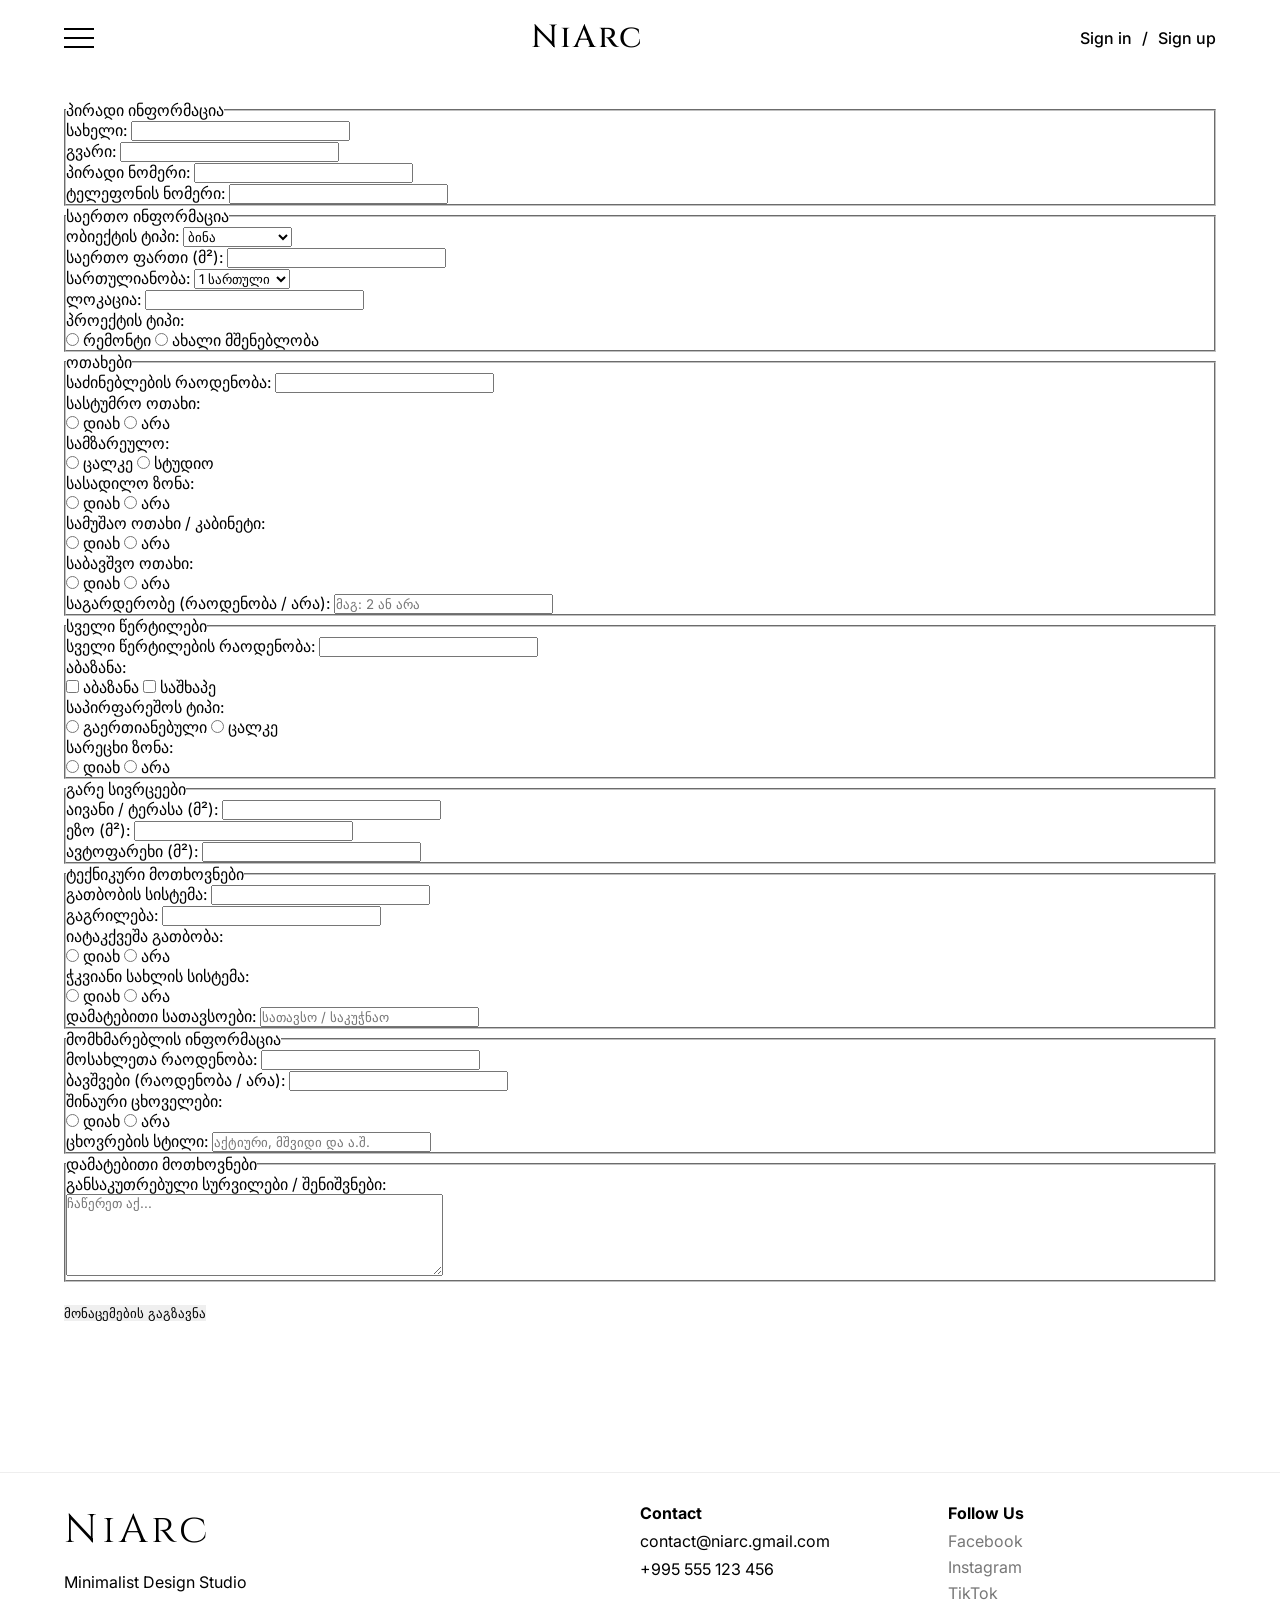
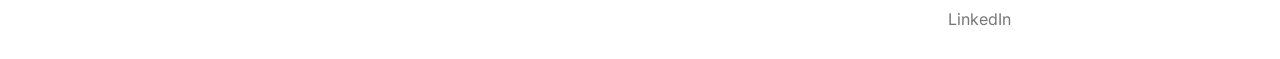
==== form.html @ ee9140da "upload" ====
<!DOCTYPE html>
<html lang="en">

<head>
    <meta charset="UTF-8">
    <meta name="viewport" content="width=device-width, initial-scale=1.0">
    <link rel="stylesheet" href="reset.css">
    <link rel="stylesheet" href="layout.css">
    <link rel="stylesheet" href="form.css">
    <title>NiArc</title>
</head>

<body>


    <aside class="side-menu" id="sideMenu">
        <ul class="menu-links">

            <nav>
                <li><a href="#">Support</a></li>
                <li><a href="#contact">Contact</a></li>
                <li><a href="#about-us">About Us</a></li>
                <li><a href="#" class="logout-text">Log out</a></li>
            </nav>


            <li class="menu-theme-toggle">
                <span>Dark Theme</span>
                <label class="theme-switch" for="checkbox">
                    <input type="checkbox" id="checkbox" />
                    <div class="slider round"></div>
                </label>
            </li>

        </ul>
    </aside>

    <header>

        <div id="burgerMenu" class="burger-menu">
            <span></span>
            <span></span>
            <span></span>
        </div>

        <a href="./home.html" class="logo">NiArc</a>

        <nav class="sign">
            <a href="#">Sign in</a>
            <span>/</span>
            <a href="#">Sign up</a>
        </nav>

    </header>

    <main>

        <section class="choose section">
            <div class="form-design container">

                <form action="/submit-form" method="POST">

                    <fieldset>
                        <legend>პირადი ინფორმაცია</legend>
                        <div>
                            <label for="first_name">სახელი:</label>
                            <input type="text" id="first_name" name="first_name" required>
                        </div>
                        <div>
                            <label for="last_name">გვარი:</label>
                            <input type="text" id="last_name" name="last_name" required>
                        </div>
                        <div>
                            <label for="id_number">პირადი ნომერი:</label>
                            <input type="text" id="id_number" name="id_number">
                        </div>
                        <div>
                            <label for="phone">ტელეფონის ნომერი:</label>
                            <input type="tel" id="phone" name="phone">
                        </div>
                    </fieldset>

                    <fieldset>
                        <legend> საერთო ინფორმაცია</legend>
                        <div>
                            <label for="prop_type">ობიექტის ტიპი:</label>
                            <select id="prop_type" name="property_type">
                                <option value="apartment">ბინა</option>
                                <option value="house">კერძო სახლი</option>
                                <option value="duplex">დუპლექსი</option>
                                <option value="other">სხვა</option>
                            </select>
                        </div>
                        <div>
                            <label for="area">საერთო ფართი (მ²):</label>
                            <input type="number" id="area" name="total_area">
                        </div>
                        <div>
                            <label for="floors">სართულიანობა:</label>
                            <select id="floors" name="floors">
                                <option value="1">1 სართული</option>
                                <option value="2">2 სართული</option>
                                <option value="3">3 სართული</option>
                                <option value="more">მეტი</option>
                            </select>
                        </div>
                        <div>
                            <label for="location">ლოკაცია:</label>
                            <input type="text" id="location" name="location">
                        </div>
                        <div>
                            <p>პროექტის ტიპი:</p>
                            <input type="radio" id="renovation" name="project_type" value="renovation">
                            <label for="renovation">რემონტი</label>
                            <input type="radio" id="new_build" name="project_type" value="new_build">
                            <label for="new_build">ახალი მშენებლობა</label>
                        </div>
                    </fieldset>

                    <fieldset>
                        <legend>ოთახები</legend>
                        <div>
                            <label for="bedrooms">საძინებლების რაოდენობა:</label>
                            <input type="number" id="bedrooms" name="bedrooms_count">
                        </div>
                        <div>
                            <p>სასტუმრო ოთახი:</p>
                            <input type="radio" id="living_yes" name="living_room" value="yes"> <label
                                for="living_yes">დიახ</label>
                            <input type="radio" id="living_no" name="living_room" value="no"> <label
                                for="living_no">არა</label>
                        </div>
                        <div>
                            <p>სამზარეულო:</p>
                            <input type="radio" id="kitchen_sep" name="kitchen_type" value="separate"> <label
                                for="kitchen_sep">ცალკე</label>
                            <input type="radio" id="kitchen_studio" name="kitchen_type" value="studio"> <label
                                for="kitchen_studio">სტუდიო</label>
                        </div>
                        <div>
                            <p>სასადილო ზონა:</p>
                            <input type="radio" id="dining_yes" name="dining_zone" value="yes"> <label
                                for="dining_yes">დიახ</label>
                            <input type="radio" id="dining_no" name="dining_zone" value="no"> <label
                                for="dining_no">არა</label>
                        </div>
                        <div>
                            <p>სამუშაო ოთახი / კაბინეტი:</p>
                            <input type="radio" id="office_yes" name="office" value="yes"> <label
                                for="office_yes">დიახ</label>
                            <input type="radio" id="office_no" name="office" value="no"> <label
                                for="office_no">არა</label>
                        </div>
                        <div>
                            <p>საბავშვო ოთახი:</p>
                            <input type="radio" id="kids_yes" name="kids_room" value="yes"> <label
                                for="kids_yes">დიახ</label>
                            <input type="radio" id="kids_no" name="kids_room" value="no"> <label
                                for="kids_no">არა</label>
                        </div>
                        <div>
                            <label for="wardrobe">საგარდერობე (რაოდენობა / არა):</label>
                            <input type="text" id="wardrobe" name="wardrobe" placeholder="მაგ: 2 ან არა">
                        </div>
                    </fieldset>

                    <fieldset>
                        <legend>სველი წერტილები</legend>
                        <div>
                            <label for="bathrooms_count">სველი წერტილების რაოდენობა:</label>
                            <input type="number" id="bathrooms_count" name="bathrooms_count">
                        </div>
                        <div>
                            <p>აბაზანა:</p>
                            <input type="checkbox" id="bath" name="bath_type" value="bath"> <label
                                for="bath">აბაზანა</label>
                            <input type="checkbox" id="shower" name="bath_type" value="shower"> <label
                                for="shower">საშხაპე</label>
                        </div>
                        <div>
                            <p>საპირფარეშოს ტიპი:</p>
                            <input type="radio" id="wc_combined" name="wc_type" value="combined"> <label
                                for="wc_combined">გაერთიანებული</label>
                            <input type="radio" id="wc_sep" name="wc_type" value="separate"> <label
                                for="wc_sep">ცალკე</label>
                        </div>
                        <div>
                            <p>სარეცხი ზონა:</p>
                            <input type="radio" id="laundry_yes" name="laundry" value="yes"> <label
                                for="laundry_yes">დიახ</label>
                            <input type="radio" id="laundry_no" name="laundry" value="no"> <label
                                for="laundry_no">არა</label>
                        </div>
                    </fieldset>

                    <fieldset>
                        <legend>გარე სივრცეები</legend>
                        <div>
                            <label for="balcony">აივანი / ტერასა (მ²):</label>
                            <input type="text" id="balcony" name="balcony_area">
                        </div>
                        <div>
                            <label for="yard">ეზო (მ²):</label>
                            <input type="text" id="yard" name="yard_area">
                        </div>
                        <div>
                            <label for="garage">ავტოფარეხი (მ²):</label>
                            <input type="text" id="garage" name="garage_area">
                        </div>
                    </fieldset>

                    <fieldset>
                        <legend>ტექნიკური მოთხოვნები</legend>
                        <div>
                            <label for="heating">გათბობის სისტემა:</label>
                            <input type="text" id="heating" name="heating">
                        </div>
                        <div>
                            <label for="cooling">გაგრილება:</label>
                            <input type="text" id="cooling" name="cooling">
                        </div>
                        <div>
                            <p>იატაკქვეშა გათბობა:</p>
                            <input type="radio" id="floor_heat_yes" name="floor_heating" value="yes"> <label
                                for="floor_heat_yes">დიახ</label>
                            <input type="radio" id="floor_heat_no" name="floor_heating" value="no"> <label
                                for="floor_heat_no">არა</label>
                        </div>
                        <div>
                            <p>ჭკვიანი სახლის სისტემა:</p>
                            <input type="radio" id="smart_yes" name="smart_home" value="yes"> <label
                                for="smart_yes">დიახ</label>
                            <input type="radio" id="smart_no" name="smart_home" value="no"> <label
                                for="smart_no">არა</label>
                        </div>
                        <div>
                            <label for="storage">დამატებითი სათავსოები:</label>
                            <input type="text" id="storage" name="storage" placeholder="სათავსო / საკუჭნაო">
                        </div>
                    </fieldset>

                    <fieldset>
                        <legend>მომხმარებლის ინფორმაცია</legend>
                        <div>
                            <label for="residents">მოსახლეთა რაოდენობა:</label>
                            <input type="number" id="residents" name="residents_count">
                        </div>
                        <div>
                            <label for="children">ბავშვები (რაოდენობა / არა):</label>
                            <input type="text" id="children" name="children">
                        </div>
                        <div>
                            <p>შინაური ცხოველები:</p>
                            <input type="radio" id="pets_yes" name="pets" value="yes"> <label
                                for="pets_yes">დიახ</label>
                            <input type="radio" id="pets_no" name="pets" value="no"> <label for="pets_no">არა</label>
                        </div>
                        <div>
                            <label for="lifestyle">ცხოვრების სტილი:</label>
                            <input type="text" id="lifestyle" name="lifestyle" placeholder="აქტიური, მშვიდი და ა.შ.">
                        </div>
                    </fieldset>

                    <fieldset>
                        <legend>დამატებითი მოთხოვნები</legend>
                        <label for="notes">განსაკუთრებული სურვილები / შენიშვნები:</label><br>
                        <textarea id="notes" name="notes" rows="5" cols="40" placeholder="ჩაწერეთ აქ..."></textarea>
                    </fieldset>

                    <br>
                    <button type="submit">მონაცემების გაგზავნა</button>

                </form>

            </div>
        </section>

    </main>

    <footer class="footer">
        <div class="container footer-grid">
            <div class="footer-col">
                <div class="footer-logo">NiArc</div>
                <p>Minimalist Design Studio</p>
            </div>
            <div class="footer-col" id="contact">
                <h4>Contact</h4>
                <p>contact@niarc.gmail.com</p>
                <p>+995 555 123 456</p>
            </div>
            <div class="footer-col">
                <h4>Follow Us</h4>
                <ul class="social-list">
                    <li><a href="#" class="fb-hover">Facebook</a></li>
                    <li><a href="#" class="insta-hover">Instagram</a></li>
                    <li><a href="#" class="tt-hover">TikTok</a></li>
                    <li><a href="#" class="li-hover">LinkedIn</a></li>
                </ul>
            </div>
        </div>
    </footer>

    <script src="layout.js"></script>

</body>

</html>
---- layout.css ----
:root {
    --max-w: 1440px;
    --light-grey: #eeeeee;
    --Inter: "Inter", sans-serif;
    --Playfair: "Playfair Display", serif;
    --cinzel: "Cinzel", serif;
    --black-bg: #000000;

    /* Theme Variables */
    --bg-main: #ffffff;
    --text-main: #000000;
    --border-color: #eeeeee;
    --hero-bg: #eeeeee;
    --card-bg: #ffffff;
}

/* DARK MODE OVERRIDES */

body.dark-mode {
    --bg-main: #121212;
    --text-main: #ffffff;
    --border-color: #333333;
    --hero-bg: #1a1a1a;
    --light-grey: #222222;
    --black-bg: #ffffff;
    --card-bg: #1e1e1e;
}

body {
    position: relative;
    background-color: var(--bg-main);
    color: var(--text-main);
    transition: background-color 0.3s, color 0.3s;
    max-width: 100vw;
    min-height: 100vh;
}

/* burger menu click */

.burger-menu {
    cursor: pointer;
    width: 30px;
    height: 20px;
    position: relative;
    z-index: 1;
    display: flex;
    flex-direction: column;
    justify-content: space-between;
}

.burger-menu span {
    display: block;
    height: 2px;
    width: 100%;
    background: var(--text-main);
    transition: all 0.3s ease-in-out;
}

.burger-menu.active span:nth-child(1) {
    transform: translateY(9px) rotate(45deg);
}

.burger-menu.active span:nth-child(2) {
    opacity: 0;
}

.burger-menu.active span:nth-child(3) {
    transform: translateY(-9px) rotate(-45deg);
}

.side-menu {
    position: fixed;
    top: 0;
    left: -100%;
    width: 350px;
    max-width: 100%;
    height: 100vh;
    background: var(--bg-main);
    border-right: 1px solid var(--border-color);
    z-index: 20;
    display: flex;
    align-items: center;
    justify-content: center;
    transition: left 0.4s ease-in-out;
}

.side-menu.active {
    left: 0;
}

.menu-links {
    list-style: none;
    text-align: center;
    width: 100%;
    padding: 0 2rem;
}

.menu-links li {
    margin-bottom: 2rem;
}

.menu-links a {
    font-family: var(--Playfair);
    font-size: 1.8rem;
    text-decoration: none;
    color: var(--text-main);
    transition: color 0.3s;
}

.menu-links a:hover {
    color: grey;
}

.menu-links a.logout-text {
    color: #ff4444;
    transition: 0.3s;
}

.menu-links a.logout-text:hover {
    color: #ce3434;
}

.menu-theme-toggle {
    display: flex;
    align-items: center;
    justify-content: center;
    gap: 15px;
    font-size: 1.1rem;
    margin-top: 3rem;
    padding-top: 2rem;
    border-top: 1px solid var(--border-color);
    cursor: default;
}

/* THEME SWITCHER SLIDER */

.theme-switch {
    position: relative;
    display: inline-block;
    width: 45px;
    height: 24px;
}

.theme-switch input {
    opacity: 0;
    width: 0;
    height: 0;
}

.slider {
    position: absolute;
    cursor: pointer;
    top: 0;
    left: 0;
    right: 0;
    bottom: 0;
    background-color: #ccc;
    transition: .4s;
    border-radius: 34px;
}

.slider:before {
    position: absolute;
    content: "";
    height: 18px;
    width: 18px;
    left: 3px;
    bottom: 3px;
    background-color: white;
    transition: .4s;
    border-radius: 50%;
}

input:checked+.slider {
    background-color: #444;
}

input:checked+.slider:before {
    transform: translateX(21px);
}

/* HEADER */
 
header {
    position: fixed;
    top: 0;
    left: 0;
    width: 100%;
    z-index: 9999;
    background-color: transparent;
    backdrop-filter: blur(2px);
    display: flex;
    justify-content: space-between;
    align-items: center;
    padding: 1rem 5%;
} 

.logo {
    font-size: 2rem;
    letter-spacing: 2px;
    font-weight: 500;
    font-family: var(--cinzel);
    position: relative;
    cursor: pointer;
    color: var(--text-main);
}

.logo::after {
    content: "";
    position: absolute;
    bottom: 3px;
    height: 2px;
    background-color: var(--text-main);
    left: 50%;
    width: 0;
    transform: translateX(-50%);
    transition: 0.3s;
}

.logo:hover::after {
    width: 100%;
}

.sign {
    cursor: default;
    font-size: 1rem;
    font-weight: 500;
    color: var(--text-main);
}

.sign a {
    color: var(--text-main);
}

.sign span {
    margin: 0 6px;
}

.sign a:hover {
    transition: 0.3s;
    color: gray;
}

/* FOOTER */

.footer {
    border-top: 1px solid var(--border-color);
    padding: 30px 0;
    margin-top: 50px;
}

.footer-grid {
    display: grid;
    grid-template-columns: 2fr 1fr 1fr;
    gap: 40px;
}

.footer-logo {
    font-family: var(--cinzel);
    font-size: 2.5rem;
    letter-spacing: 4px;
    margin-bottom: 15px;
}

.social-list a {
    color: #777777;
    text-decoration: none;
    transition: 0.3s;
}

.social-list a:hover {
    padding-left: 5px;
    color: var(--text-main);
}

.footer-col p,
.footer-col h4 {
    margin-bottom: 8px;
}

.social-list {
    display: flex;
    flex-direction: column;
    gap: 6px;
}


.social-list a.fb-hover:hover {
    color: #1877F2;
}

.social-list a.insta-hover:hover {
    background: radial-gradient(circle at 30% 107%, #fdf497 0%, #fdf497 5%, #fd5949 45%, #d6249f 60%, #285AEB 90%);
    display: inline-block;
    -webkit-text-fill-color: transparent;
    -webkit-background-clip: text;
    background-clip: text;
}

.social-list a.tt-hover:hover {
    color: var(--text-main);
    text-shadow: 1px 1px #FE2C55, -1px -1px #25F4EE;
    transition: 0.3s;
}

.social-list a.li-hover:hover {
    color: #0A66C2;
}

/* responsive design */

@media (max-width: 1024px) {

    .footer-grid {
        grid-template-columns: 1fr;
        text-align: center;
    }

}
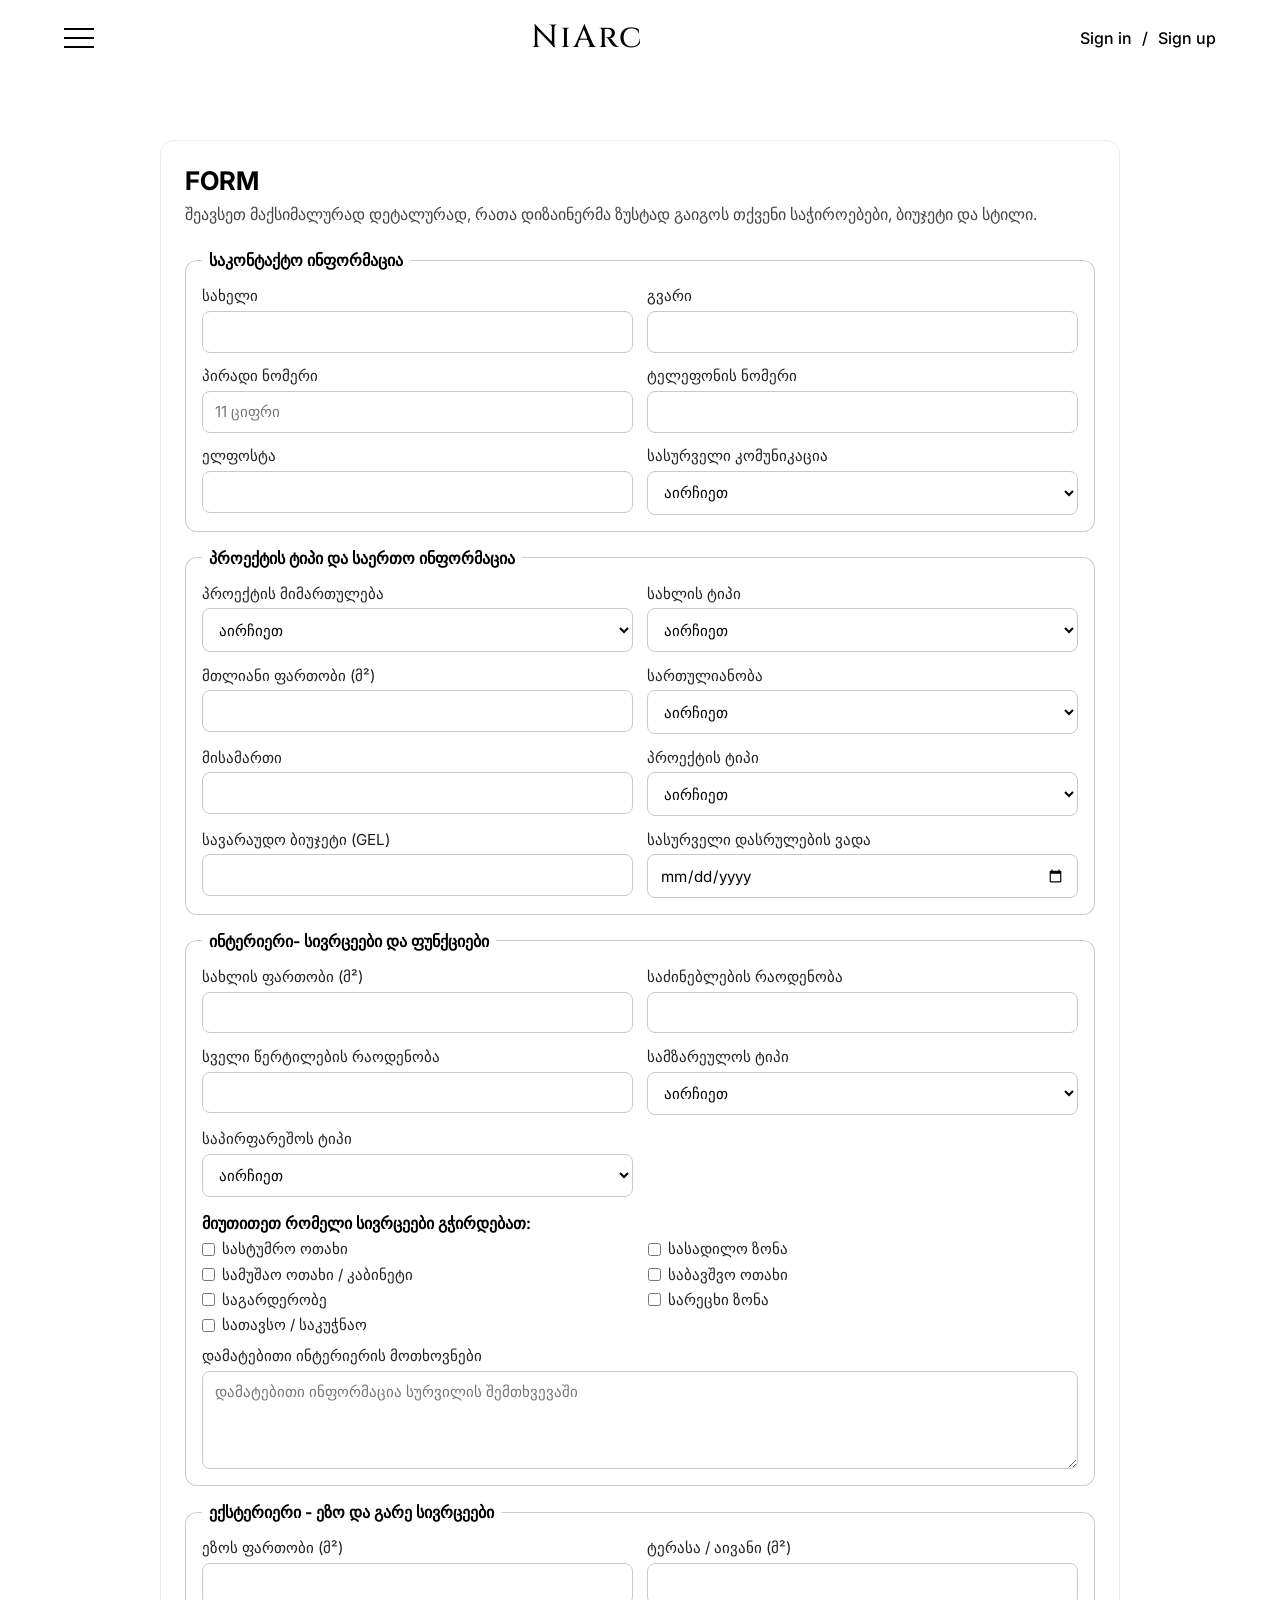
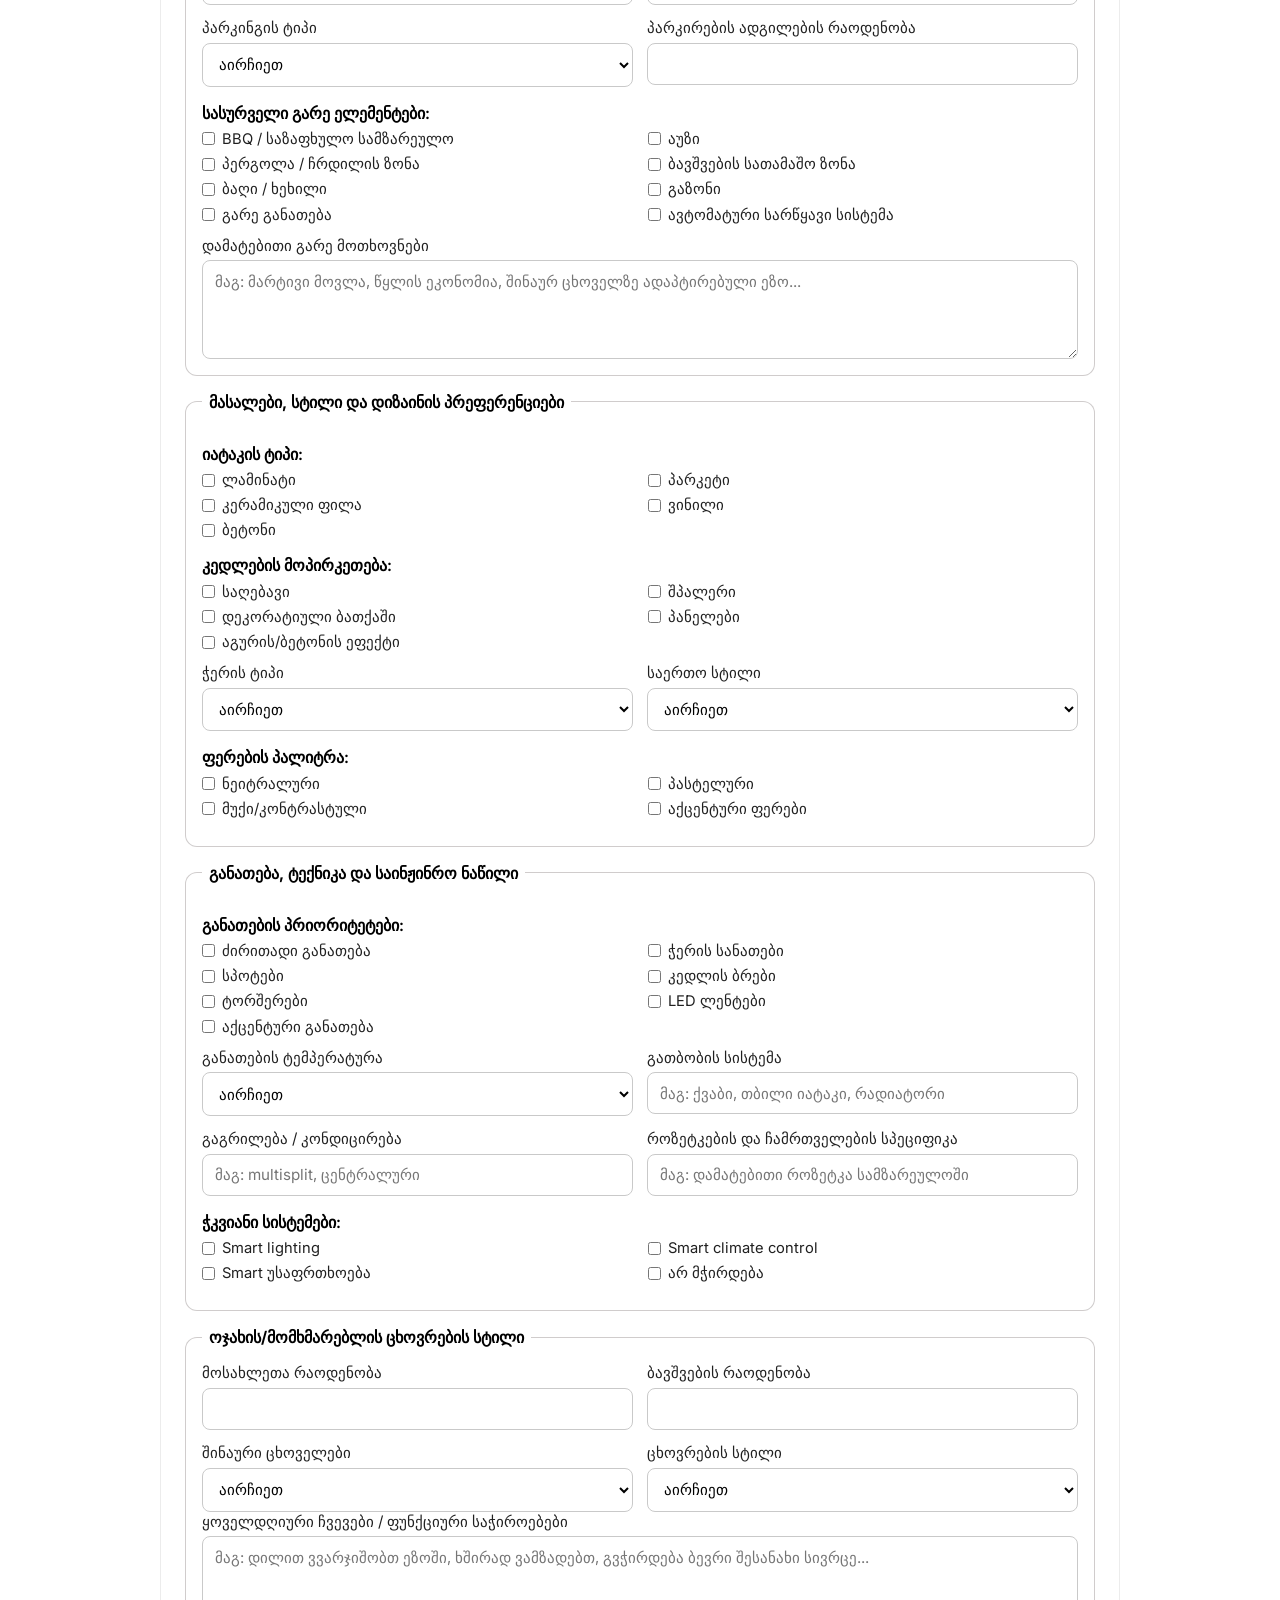
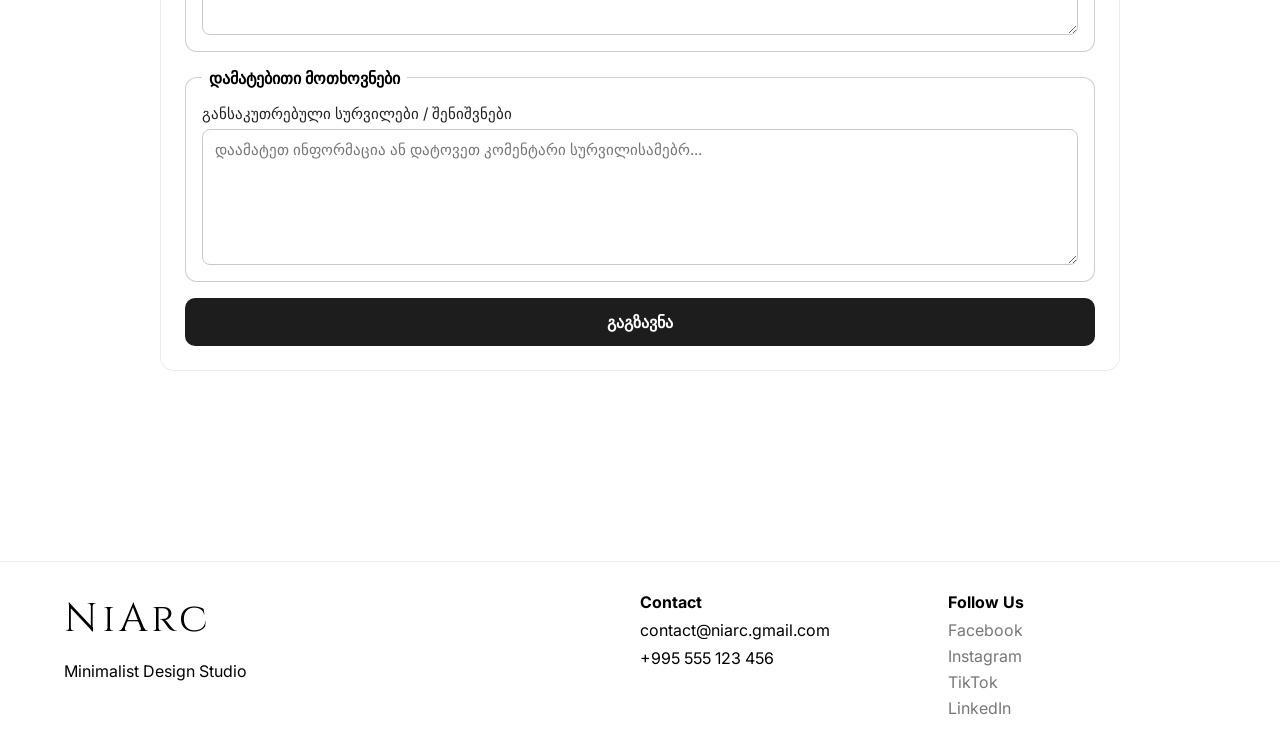
==== commit 647899cc: "upload" ====
--- a/form.html
+++ b/form.html
@@ -1,5 +1,5 @@
 <!DOCTYPE html>
-<html lang="en">
+<html lang="ka">
 
 <head>
     <meta charset="UTF-8">
@@ -14,25 +14,21 @@
 
 
     <aside class="side-menu" id="sideMenu">
-        <ul class="menu-links">
-
-            <nav>
+        <nav aria-label="Side navigation">
+            <ul class="menu-links">
                 <li><a href="#">Support</a></li>
                 <li><a href="#contact">Contact</a></li>
-                <li><a href="#about-us">About Us</a></li>
+                <li><a href="./index.html#about-us">About Us</a></li>
                 <li><a href="#" class="logout-text">Log out</a></li>
-            </nav>
-
-
-            <li class="menu-theme-toggle">
-                <span>Dark Theme</span>
-                <label class="theme-switch" for="checkbox">
-                    <input type="checkbox" id="checkbox" />
-                    <div class="slider round"></div>
-                </label>
-            </li>
-
-        </ul>
+                <li class="menu-theme-toggle">
+                    <span>Dark Theme</span>
+                    <label class="theme-switch" for="checkbox">
+                        <input type="checkbox" id="checkbox" />
+                        <div class="slider round"></div>
+                    </label>
+                </li>
+            </ul>
+        </nav>
     </aside>
 
     <header>
@@ -43,9 +39,9 @@
             <span></span>
         </div>
 
-        <a href="./home.html" class="logo">NiArc</a>
-
-        <nav class="sign">
+        <a href="./form.html" class="logo">NiArc</a>
+
+        <nav class="sign" aria-label="Account">
             <a href="#">Sign in</a>
             <span>/</span>
             <a href="#">Sign up</a>
@@ -57,219 +53,331 @@
 
         <section class="choose section">
             <div class="form-design container">
-
-                <form action="/submit-form" method="POST">
-
-                    <fieldset>
-                        <legend>პირადი ინფორმაცია</legend>
-                        <div>
-                            <label for="first_name">სახელი:</label>
-                            <input type="text" id="first_name" name="first_name" required>
-                        </div>
-                        <div>
-                            <label for="last_name">გვარი:</label>
-                            <input type="text" id="last_name" name="last_name" required>
-                        </div>
-                        <div>
-                            <label for="id_number">პირადი ნომერი:</label>
-                            <input type="text" id="id_number" name="id_number">
-                        </div>
-                        <div>
-                            <label for="phone">ტელეფონის ნომერი:</label>
-                            <input type="tel" id="phone" name="phone">
-                        </div>
-                    </fieldset>
-
-                    <fieldset>
-                        <legend> საერთო ინფორმაცია</legend>
-                        <div>
-                            <label for="prop_type">ობიექტის ტიპი:</label>
-                            <select id="prop_type" name="property_type">
-                                <option value="apartment">ბინა</option>
-                                <option value="house">კერძო სახლი</option>
-                                <option value="duplex">დუპლექსი</option>
-                                <option value="other">სხვა</option>
-                            </select>
-                        </div>
-                        <div>
-                            <label for="area">საერთო ფართი (მ²):</label>
-                            <input type="number" id="area" name="total_area">
-                        </div>
-                        <div>
-                            <label for="floors">სართულიანობა:</label>
-                            <select id="floors" name="floors">
-                                <option value="1">1 სართული</option>
-                                <option value="2">2 სართული</option>
-                                <option value="3">3 სართული</option>
-                                <option value="more">მეტი</option>
-                            </select>
-                        </div>
-                        <div>
-                            <label for="location">ლოკაცია:</label>
-                            <input type="text" id="location" name="location">
-                        </div>
-                        <div>
-                            <p>პროექტის ტიპი:</p>
-                            <input type="radio" id="renovation" name="project_type" value="renovation">
-                            <label for="renovation">რემონტი</label>
-                            <input type="radio" id="new_build" name="project_type" value="new_build">
-                            <label for="new_build">ახალი მშენებლობა</label>
-                        </div>
-                    </fieldset>
-
-                    <fieldset>
-                        <legend>ოთახები</legend>
-                        <div>
-                            <label for="bedrooms">საძინებლების რაოდენობა:</label>
-                            <input type="number" id="bedrooms" name="bedrooms_count">
-                        </div>
-                        <div>
-                            <p>სასტუმრო ოთახი:</p>
-                            <input type="radio" id="living_yes" name="living_room" value="yes"> <label
-                                for="living_yes">დიახ</label>
-                            <input type="radio" id="living_no" name="living_room" value="no"> <label
-                                for="living_no">არა</label>
-                        </div>
-                        <div>
-                            <p>სამზარეულო:</p>
-                            <input type="radio" id="kitchen_sep" name="kitchen_type" value="separate"> <label
-                                for="kitchen_sep">ცალკე</label>
-                            <input type="radio" id="kitchen_studio" name="kitchen_type" value="studio"> <label
-                                for="kitchen_studio">სტუდიო</label>
-                        </div>
-                        <div>
-                            <p>სასადილო ზონა:</p>
-                            <input type="radio" id="dining_yes" name="dining_zone" value="yes"> <label
-                                for="dining_yes">დიახ</label>
-                            <input type="radio" id="dining_no" name="dining_zone" value="no"> <label
-                                for="dining_no">არა</label>
-                        </div>
-                        <div>
-                            <p>სამუშაო ოთახი / კაბინეტი:</p>
-                            <input type="radio" id="office_yes" name="office" value="yes"> <label
-                                for="office_yes">დიახ</label>
-                            <input type="radio" id="office_no" name="office" value="no"> <label
-                                for="office_no">არა</label>
-                        </div>
-                        <div>
-                            <p>საბავშვო ოთახი:</p>
-                            <input type="radio" id="kids_yes" name="kids_room" value="yes"> <label
-                                for="kids_yes">დიახ</label>
-                            <input type="radio" id="kids_no" name="kids_room" value="no"> <label
-                                for="kids_no">არა</label>
-                        </div>
-                        <div>
-                            <label for="wardrobe">საგარდერობე (რაოდენობა / არა):</label>
-                            <input type="text" id="wardrobe" name="wardrobe" placeholder="მაგ: 2 ან არა">
-                        </div>
-                    </fieldset>
-
-                    <fieldset>
-                        <legend>სველი წერტილები</legend>
-                        <div>
-                            <label for="bathrooms_count">სველი წერტილების რაოდენობა:</label>
-                            <input type="number" id="bathrooms_count" name="bathrooms_count">
-                        </div>
-                        <div>
-                            <p>აბაზანა:</p>
-                            <input type="checkbox" id="bath" name="bath_type" value="bath"> <label
-                                for="bath">აბაზანა</label>
-                            <input type="checkbox" id="shower" name="bath_type" value="shower"> <label
-                                for="shower">საშხაპე</label>
-                        </div>
-                        <div>
-                            <p>საპირფარეშოს ტიპი:</p>
-                            <input type="radio" id="wc_combined" name="wc_type" value="combined"> <label
-                                for="wc_combined">გაერთიანებული</label>
-                            <input type="radio" id="wc_sep" name="wc_type" value="separate"> <label
-                                for="wc_sep">ცალკე</label>
-                        </div>
-                        <div>
-                            <p>სარეცხი ზონა:</p>
-                            <input type="radio" id="laundry_yes" name="laundry" value="yes"> <label
-                                for="laundry_yes">დიახ</label>
-                            <input type="radio" id="laundry_no" name="laundry" value="no"> <label
-                                for="laundry_no">არა</label>
-                        </div>
-                    </fieldset>
-
-                    <fieldset>
-                        <legend>გარე სივრცეები</legend>
-                        <div>
-                            <label for="balcony">აივანი / ტერასა (მ²):</label>
-                            <input type="text" id="balcony" name="balcony_area">
-                        </div>
-                        <div>
-                            <label for="yard">ეზო (მ²):</label>
-                            <input type="text" id="yard" name="yard_area">
-                        </div>
-                        <div>
-                            <label for="garage">ავტოფარეხი (მ²):</label>
-                            <input type="text" id="garage" name="garage_area">
-                        </div>
-                    </fieldset>
-
-                    <fieldset>
-                        <legend>ტექნიკური მოთხოვნები</legend>
-                        <div>
-                            <label for="heating">გათბობის სისტემა:</label>
-                            <input type="text" id="heating" name="heating">
-                        </div>
-                        <div>
-                            <label for="cooling">გაგრილება:</label>
-                            <input type="text" id="cooling" name="cooling">
-                        </div>
-                        <div>
-                            <p>იატაკქვეშა გათბობა:</p>
-                            <input type="radio" id="floor_heat_yes" name="floor_heating" value="yes"> <label
-                                for="floor_heat_yes">დიახ</label>
-                            <input type="radio" id="floor_heat_no" name="floor_heating" value="no"> <label
-                                for="floor_heat_no">არა</label>
-                        </div>
-                        <div>
-                            <p>ჭკვიანი სახლის სისტემა:</p>
-                            <input type="radio" id="smart_yes" name="smart_home" value="yes"> <label
-                                for="smart_yes">დიახ</label>
-                            <input type="radio" id="smart_no" name="smart_home" value="no"> <label
-                                for="smart_no">არა</label>
-                        </div>
-                        <div>
-                            <label for="storage">დამატებითი სათავსოები:</label>
-                            <input type="text" id="storage" name="storage" placeholder="სათავსო / საკუჭნაო">
-                        </div>
-                    </fieldset>
-
-                    <fieldset>
-                        <legend>მომხმარებლის ინფორმაცია</legend>
-                        <div>
-                            <label for="residents">მოსახლეთა რაოდენობა:</label>
-                            <input type="number" id="residents" name="residents_count">
-                        </div>
-                        <div>
-                            <label for="children">ბავშვები (რაოდენობა / არა):</label>
-                            <input type="text" id="children" name="children">
-                        </div>
-                        <div>
-                            <p>შინაური ცხოველები:</p>
-                            <input type="radio" id="pets_yes" name="pets" value="yes"> <label
-                                for="pets_yes">დიახ</label>
-                            <input type="radio" id="pets_no" name="pets" value="no"> <label for="pets_no">არა</label>
-                        </div>
-                        <div>
-                            <label for="lifestyle">ცხოვრების სტილი:</label>
-                            <input type="text" id="lifestyle" name="lifestyle" placeholder="აქტიური, მშვიდი და ა.შ.">
-                        </div>
-                    </fieldset>
-
-                    <fieldset>
-                        <legend>დამატებითი მოთხოვნები</legend>
-                        <label for="notes">განსაკუთრებული სურვილები / შენიშვნები:</label><br>
-                        <textarea id="notes" name="notes" rows="5" cols="40" placeholder="ჩაწერეთ აქ..."></textarea>
-                    </fieldset>
-
-                    <br>
-                    <button type="submit">მონაცემების გაგზავნა</button>
-
+                <form class="project-form" action="/submit-form" method="POST">
+                    <h1>FORM</h1>
+                    <p class="form-intro">შეავსეთ მაქსიმალურად დეტალურად, რათა დიზაინერმა ზუსტად გაიგოს თქვენი
+                        საჭიროებები, ბიუჯეტი და სტილი.</p>
+
+                    <fieldset>
+                        <legend>საკონტაქტო ინფორმაცია</legend>
+                        <div class="form-grid two-col">
+                            <label>სახელი
+                                <input type="text" name="first_name" required>
+                            </label>
+                            <label>გვარი
+                                <input type="text" name="last_name" required>
+                            </label>
+                            <label>პირადი ნომერი
+                                <input type="text" name="personal_id" pattern="[0-9]{11}" placeholder="11 ციფრი">
+                            </label>
+                            <label>ტელეფონის ნომერი
+                                <input type="tel" name="phone" required>
+                            </label>
+                            <label>ელფოსტა
+                                <input type="email" name="email" required>
+                            </label>
+                            <label>სასურველი კომუნიკაცია
+                                <select name="contact_channel">
+                                    <option value="">აირჩიეთ</option>
+                                    <option value="phone">ტელეფონი</option>
+                                    <option value="facebook">Facebook</option>
+                                    <option value="instagram">Instagram</option>
+                                    <option value="whatsapp">WhatsApp</option>
+                                    <option value="telegram">Telegram</option>
+                                    <option value="viber">Viber</option>
+                                    <option value="email">ელფოსტა</option>
+                                    <option value="other">სხვა</option>
+                                </select>
+                            </label>
+                        </div>
+                    </fieldset>
+
+                    <fieldset>
+                        <legend>პროექტის ტიპი და საერთო ინფორმაცია</legend>
+                        <div class="form-grid two-col">
+                            <label>პროექტის მიმართულება
+                                <select name="design_direction" required>
+                                    <option value="">აირჩიეთ</option>
+                                    <option value="interior">ინტერიერი </option>
+                                    <option value="exterior">ექსტერიერი</option>
+                                    <option value="both">ორივე</option>
+                                </select>
+                            </label>
+                            <label>სახლის ტიპი
+                                <select name="property_type" required>
+                                    <option value="">აირჩიეთ</option>
+                                    <option value="apartment">ბინა</option>
+                                    <option value="house">კერძო სახლი</option>
+                                    <option value="duplex">დუპლექსი</option>
+                                    <option value="commercial">კომერციული</option>
+                                    <option value="other">სხვა</option>
+                                </select>
+                            </label>
+                            <label>მთლიანი ფართობი (მ²)
+                                <input type="number" name="total_area" min="0">
+                            </label>
+                            <label>სართულიანობა
+                                <select name="floors">
+                                    <option value="">აირჩიეთ</option>
+                                    <option value="1">1 სართული</option>
+                                    <option value="2">2 სართული</option>
+                                    <option value="3">3 სართული</option>
+                                </select>
+                            </label>
+                            <label>მისამართი
+                                <input type="text" name="location">
+                            </label>
+                            <label>პროექტის ტიპი
+                                <select name="project_type" required>
+                                    <option value="">აირჩიეთ</option>
+                                    <option value="renovation">რემონტი</option>
+                                    <option value="new_build">ახალი მშენებლობა</option>
+                                    <option value="partial">ნაწილობრივი განახლება</option>
+                                </select>
+                            </label>
+                            <label>სავარაუდო ბიუჯეტი (GEL)
+                                <input type="number" name="budget" min="0">
+                            </label>
+                            <label>სასურველი დასრულების ვადა
+                                <input type="date" name="deadline">
+                            </label>
+                        </div>
+                    </fieldset>
+
+                    <fieldset>
+                        <legend>ინტერიერი- სივრცეები და ფუნქციები</legend>
+                        <div class="form-grid two-col">
+                            <label>სახლის ფართობი (მ²)
+                                <input type="number" name="yard_area" min="0">
+                            </label>
+                            <label>საძინებლების რაოდენობა
+                                <input type="number" name="bedrooms_count" min="0">
+                            </label>
+                            <label>სველი წერტილების რაოდენობა
+                                <input type="number" name="bathrooms_count" min="0">
+                            </label>
+                            <label>სამზარეულოს ტიპი
+                                <select name="kitchen_type">
+                                    <option value="">აირჩიეთ</option>
+                                    <option value="separate">ცალკე</option>
+                                    <option value="studio">სტუდიო</option>
+                                </select>
+                            </label>
+                            <label>საპირფარეშოს ტიპი
+                                <select name="wc_type">
+                                    <option value="">აირჩიეთ</option>
+                                    <option value="combined">გაერთიანებული</option>
+                                    <option value="separate">ცალკე</option>
+                                </select>
+                            </label>
+                        </div>
+                        <p class="group-title">მიუთითეთ რომელი სივრცეები გჭირდებათ:</p>
+                        <div class="checks">
+                            <label><input type="checkbox" name="interior_spaces" value="living_room"> სასტუმრო
+                                ოთახი</label>
+                            <label><input type="checkbox" name="interior_spaces" value="dining_zone"> სასადილო
+                                ზონა</label>
+                            <label><input type="checkbox" name="interior_spaces" value="office"> სამუშაო ოთახი /
+                                კაბინეტი</label>
+                            <label><input type="checkbox" name="interior_spaces" value="kids_room"> საბავშვო
+                                ოთახი</label>
+                            <label><input type="checkbox" name="interior_spaces" value="walk_in_closet">
+                                საგარდერობე</label>
+                            <label><input type="checkbox" name="interior_spaces" value="laundry_zone"> სარეცხი
+                                ზონა</label>
+                            <label><input type="checkbox" name="interior_spaces" value="storage"> სათავსო /
+                                საკუჭნაო</label>
+                        </div>
+                        <label>დამატებითი ინტერიერის მოთხოვნები
+                            <textarea name="interior_notes" rows="4"
+                                placeholder="დამატებითი ინფორმაცია სურვილის შემთხვევაში"></textarea>
+                        </label>
+                    </fieldset>
+
+                    <fieldset>
+                        <legend>ექსტერიერი - ეზო და გარე სივრცეები</legend>
+                        <div class="form-grid two-col">
+                            <label>ეზოს ფართობი (მ²)
+                                <input type="number" name="yard_area" min="0">
+                            </label>
+                            <label>ტერასა / აივანი (მ²)
+                                <input type="number" name="terrace_area" min="0">
+                            </label>
+                            <label>პარკინგის ტიპი
+                                <select name="parking_type">
+                                    <option value="">აირჩიეთ</option>
+                                    <option value="garage">გარაჟი</option>
+                                    <option value="covered">გადახურული პარკინგი</option>
+                                    <option value="open">ღია პარკინგი</option>
+                                    <option value="none">არ არის საჭირო</option>
+                                </select>
+                            </label>
+                            <label>პარკირების ადგილების რაოდენობა
+                                <input type="number" name="parking_spots" min="0">
+                            </label>
+                        </div>
+                        <p class="group-title">სასურველი გარე ელემენტები:</p>
+                        <div class="checks">
+                            <label><input type="checkbox" name="exterior_features" value="bbq"> BBQ / საზაფხულო
+                                სამზარეულო</label>
+                            <label><input type="checkbox" name="exterior_features" value="pool"> აუზი</label>
+                            <label><input type="checkbox" name="exterior_features" value="pergola"> პერგოლა / ჩრდილის
+                                ზონა</label>
+                            <label><input type="checkbox" name="exterior_features" value="kids_zone"> ბავშვების სათამაშო
+                                ზონა</label>
+                            <label><input type="checkbox" name="exterior_features" value="garden"> ბაღი / ხეხილი</label>
+                            <label><input type="checkbox" name="exterior_features" value="lawn"> გაზონი</label>
+                            <label><input type="checkbox" name="exterior_features" value="outdoor_lighting"> გარე
+                                განათება</label>
+                            <label><input type="checkbox" name="exterior_features" value="irrigation"> ავტომატური
+                                სარწყავი სისტემა</label>
+                        </div>
+                        <label>დამატებითი გარე მოთხოვნები
+                            <textarea name="exterior_notes" rows="4"
+                                placeholder="მაგ: მარტივი მოვლა, წყლის ეკონომია, შინაურ ცხოველზე ადაპტირებული ეზო..."></textarea>
+                        </label>
+                    </fieldset>
+
+                    <fieldset>
+                        <legend>მასალები, სტილი და დიზაინის პრეფერენციები</legend>
+                        <p class="group-title">იატაკის ტიპი:</p>
+                        <div class="checks">
+                            <label><input type="checkbox" name="floor_type" value="laminate"> ლამინატი</label>
+                            <label><input type="checkbox" name="floor_type" value="parquet"> პარკეტი</label>
+                            <label><input type="checkbox" name="floor_type" value="ceramic"> კერამიკული ფილა</label>
+                            <label><input type="checkbox" name="floor_type" value="vinyl"> ვინილი</label>
+                            <label><input type="checkbox" name="floor_type" value="concrete"> ბეტონი</label>
+                        </div>
+
+                        <p class="group-title">კედლების მოპირკეთება:</p>
+                        <div class="checks">
+                            <label><input type="checkbox" name="wall_finish" value="paint"> საღებავი</label>
+                            <label><input type="checkbox" name="wall_finish" value="wallpaper"> შპალერი</label>
+                            <label><input type="checkbox" name="wall_finish" value="plaster"> დეკორატიული
+                                ბათქაში</label>
+                            <label><input type="checkbox" name="wall_finish" value="panels"> პანელები</label>
+                            <label><input type="checkbox" name="wall_finish" value="brick_effect"> აგურის/ბეტონის
+                                ეფექტი</label>
+                        </div>
+
+                        <div class="form-grid two-col">
+                            <label>ჭერის ტიპი
+                                <select name="ceiling_type">
+                                    <option value="">აირჩიეთ</option>
+                                    <option value="standard">სტანდარტული (შეღებილი)</option>
+                                    <option value="stretch">გაჭიმული ჭერი</option>
+                                    <option value="gypsum">გიფსოკარდონი (მრავალსაფეხურიანი)</option>
+                                    <option value="loft">ღია კომუნიკაციები</option>
+                                </select>
+                            </label>
+                            <label>საერთო სტილი
+                                <select name="overall_style">
+                                    <option value="">აირჩიეთ</option>
+                                    <option value="minimal">მინიმალიზმი</option>
+                                    <option value="classic">კლასიკა</option>
+                                    <option value="industrial">ინდუსტრიული</option>
+                                    <option value="boho">ბოჰო</option>
+                                    <option value="scandinavian">სკანდინავიური</option>
+                                </select>
+                            </label>
+                        </div>
+
+                        <p class="group-title">ფერების პალიტრა:</p>
+                        <div class="checks">
+                            <label><input type="checkbox" name="colors" value="neutral"> ნეიტრალური</label>
+                            <label><input type="checkbox" name="colors" value="pastel"> პასტელური</label>
+                            <label><input type="checkbox" name="colors" value="dark"> მუქი/კონტრასტული</label>
+                            <label><input type="checkbox" name="colors" value="accent"> აქცენტური ფერები</label>
+                        </div>
+                    </fieldset>
+
+                    <fieldset>
+                        <legend>განათება, ტექნიკა და საინჟინრო ნაწილი</legend>
+                        <p class="group-title">განათების პრიორიტეტები:</p>
+                        <div class="checks">
+                            <label><input type="checkbox" name="lighting" value="main"> ძირითადი განათება</label>
+                            <label><input type="checkbox" name="lighting" value="ceiling_lights"> ჭერის სანათები</label>
+                            <label><input type="checkbox" name="lighting" value="spots"> სპოტები</label>
+                            <label><input type="checkbox" name="lighting" value="wall_lamps"> კედლის ბრები</label>
+                            <label><input type="checkbox" name="lighting" value="floor_lamps"> ტორშერები</label>
+                            <label><input type="checkbox" name="lighting" value="led"> LED ლენტები</label>
+                            <label><input type="checkbox" name="lighting" value="accent"> აქცენტური განათება</label>
+                        </div>
+
+                        <div class="form-grid two-col">
+                            <label>განათების ტემპერატურა
+                                <select name="light_temperature">
+                                    <option value="">აირჩიეთ</option>
+                                    <option value="warm">თბილი (2700-3000K)</option>
+                                    <option value="neutral">ნეიტრალური (4000K)</option>
+                                    <option value="cool">ცივი (5000K+)</option>
+                                </select>
+                            </label>
+                            <label>გათბობის სისტემა
+                                <input type="text" name="heating_system"
+                                    placeholder="მაგ: ქვაბი, თბილი იატაკი, რადიატორი">
+                            </label>
+                            <label>გაგრილება / კონდიცირება
+                                <input type="text" name="cooling_system" placeholder="მაგ: multisplit, ცენტრალური">
+                            </label>
+                            <label>როზეტკების და ჩამრთველების სპეციფიკა
+                                <input type="text" name="electricity_plan"
+                                    placeholder="მაგ: დამატებითი როზეტკა სამზარეულოში">
+                            </label>
+                        </div>
+
+                        <p class="group-title">ჭკვიანი სისტემები:</p>
+                        <div class="checks">
+                            <label><input type="checkbox" name="smart_home" value="smart_lighting"> Smart
+                                lighting</label>
+                            <label><input type="checkbox" name="smart_home" value="smart_climate"> Smart climate
+                                control</label>
+                            <label><input type="checkbox" name="smart_home" value="security"> Smart უსაფრთხოება</label>
+                            <label><input type="checkbox" name="smart_home" value="none"> არ მჭირდება</label>
+                        </div>
+                    </fieldset>
+
+                    <fieldset>
+                        <legend>ოჯახის/მომხმარებლის ცხოვრების სტილი</legend>
+                        <div class="form-grid two-col">
+                            <label>მოსახლეთა რაოდენობა
+                                <input type="number" name="residents_count" min="1">
+                            </label>
+                            <label>ბავშვების რაოდენობა
+                                <input type="number" name="children_count" min="0">
+                            </label>
+                            <label>შინაური ცხოველები
+                                <select name="pets">
+                                    <option value="">აირჩიეთ</option>
+                                    <option value="no">არა</option>
+                                    <option value="yes">დიახ</option>
+                                </select>
+                            </label>
+                            <label>ცხოვრების სტილი
+                                <select name="lifestyle">
+                                    <option value="">აირჩიეთ</option>
+                                    <option value="active">აქტიური</option>
+                                    <option value="calm">მშვიდი</option>
+                                    <option value="guests_often">ხშირად სტუმრები</option>
+                                    <option value="remote_work">მუშაობა სახლიდან</option>
+                                </select>
+                            </label>
+                        </div>
+                        <label>ყოველდღიური ჩვევები / ფუნქციური საჭიროებები
+                            <textarea name="daily_habits" rows="4"
+                                placeholder="მაგ: დილით ვვარჯიშობთ ეზოში, ხშირად ვამზადებთ, გვჭირდება ბევრი შესანახი სივრცე..."></textarea>
+                        </label>
+                    </fieldset>
+
+                    <fieldset>
+                        <legend> დამატებითი მოთხოვნები</legend>
+                        <label>განსაკუთრებული სურვილები / შენიშვნები
+                            <textarea name="notes" rows="6"
+                                placeholder="დაამატეთ ინფორმაცია ან დატოვეთ კომენტარი სურვილისამებრ... "></textarea>
+                        </label>
+                    </fieldset>
+
+                    <button type="submit">გაგზავნა</button>
                 </form>
 
             </div>
--- a/layout.css
+++ b/layout.css
@@ -88,6 +88,10 @@
     left: 0;
 }
 
+.side-menu>nav {
+    width: 100%;
+}
+
 .menu-links {
     list-style: none;
     text-align: center;
@@ -180,7 +184,7 @@
 }
 
 /* HEADER */
- 
+
 header {
     position: fixed;
     top: 0;
@@ -193,7 +197,7 @@
     justify-content: space-between;
     align-items: center;
     padding: 1rem 5%;
-} 
+}
 
 .logo {
     font-size: 2rem;
@@ -316,4 +320,4 @@
         text-align: center;
     }
 
-}
+}
--- a/form.css
+++ b/form.css
@@ -0,0 +1,131 @@
+.project-form {
+    max-width: 960px;
+    margin: 2.5rem auto;
+    padding: 1.5rem;
+    background: rgba(255, 255, 255, 0.86);
+    border: 1px solid rgba(20, 20, 20, 0.08);
+    border-radius: 14px;
+    backdrop-filter: blur(6px);
+}
+
+.project-form h1 {
+    font-size: clamp(1.3rem, 2vw, 1.75rem);
+    margin-bottom: 0.4rem;
+}
+
+.form-intro {
+    margin-bottom: 1.5rem;
+    color: #444;
+    line-height: 1.5;
+}
+
+.project-form fieldset {
+    border: 1px solid rgba(23, 0, 0, 0.2);
+    border-radius: 12px;
+    padding: 1rem;
+    margin-bottom: 1rem;
+    background: rgba(255, 255, 255, 0.72);
+}
+
+.project-form legend {
+    font-weight: 700;
+    font-size: 1rem;
+    padding: 0 0.45rem;
+}
+
+.form-grid {
+    display: grid;
+    gap: 0.85rem;
+}
+
+.form-grid.two-col {
+    grid-template-columns: repeat(2, minmax(0, 1fr));
+}
+
+.project-form label {
+    display: flex;
+    flex-direction: column;
+    gap: 0.35rem;
+    font-size: 0.95rem;
+    color: #202020;
+}
+
+.project-form input,
+.project-form select,
+.project-form textarea {
+    width: 100%;
+    border: 1px solid #c9c9c9;
+    border-radius: 8px;
+    padding: 0.65rem 0.75rem;
+    font-size: 0.95rem;
+    background-color: #fff;
+    transition: border-color 0.2s ease, box-shadow 0.2s ease;
+}
+
+.project-form input:focus,
+.project-form select:focus,
+.project-form textarea:focus {
+    border-color: #808080;
+    box-shadow: 0 0 0 3px rgba(77, 77, 77, 0.16);
+    outline: none;
+}
+
+.group-title {
+    margin: 1rem 0 0.45rem;
+    font-weight: 600;
+}
+
+.checks {
+    display: grid;
+    grid-template-columns: repeat(2, minmax(0, 1fr));
+    gap: 0.45rem 1rem;
+    margin-bottom: 0.75rem;
+}
+
+.checks label {
+    display: flex;
+    align-items: center;
+    flex-direction: row;
+    gap: 0.45rem;
+    font-size: 0.92rem;
+}
+
+.checks input[type="checkbox"] {
+    width: auto;
+    margin: 0;
+}
+
+.project-form textarea {
+    resize: vertical;
+    min-height: 92px;
+}
+
+.project-form button[type="submit"] {
+    width: 100%;
+    border: none;
+    border-radius: 10px;
+    padding: 0.85rem 1rem;
+    background-color: #1d1d1d;
+    color: #fff;
+    font-size: 1rem;
+    font-weight: 700;
+    cursor: pointer;
+    transition: background-color 0.2s ease, transform 0.2s ease;
+}
+
+.project-form button[type="submit"]:hover {
+    background-color: #303030;
+    transform: translateY(-1px);
+}
+
+@media (max-width: 768px) {
+    .project-form {
+        margin: 1rem auto 1.5rem;
+        padding: 1rem;
+    }
+
+    .form-grid.two-col,
+    .checks {
+        grid-template-columns: 1fr;
+    }
+}
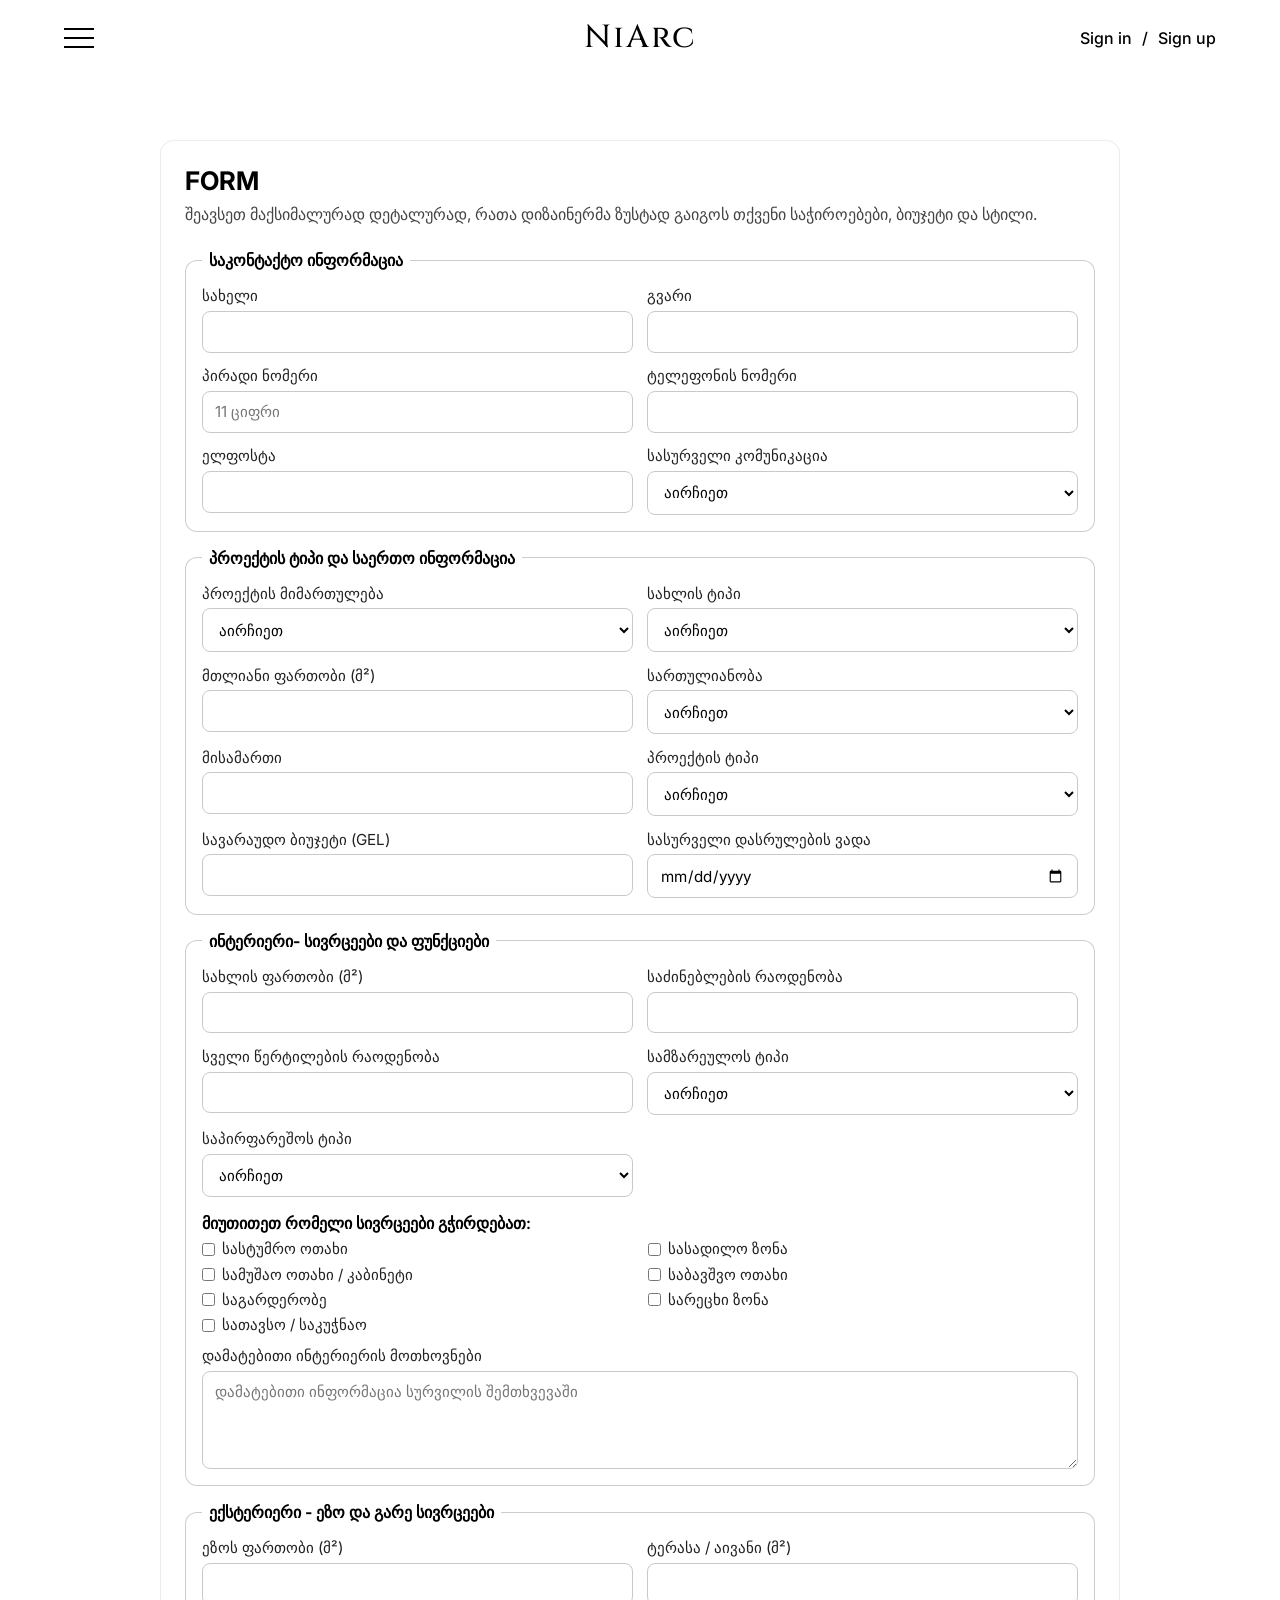
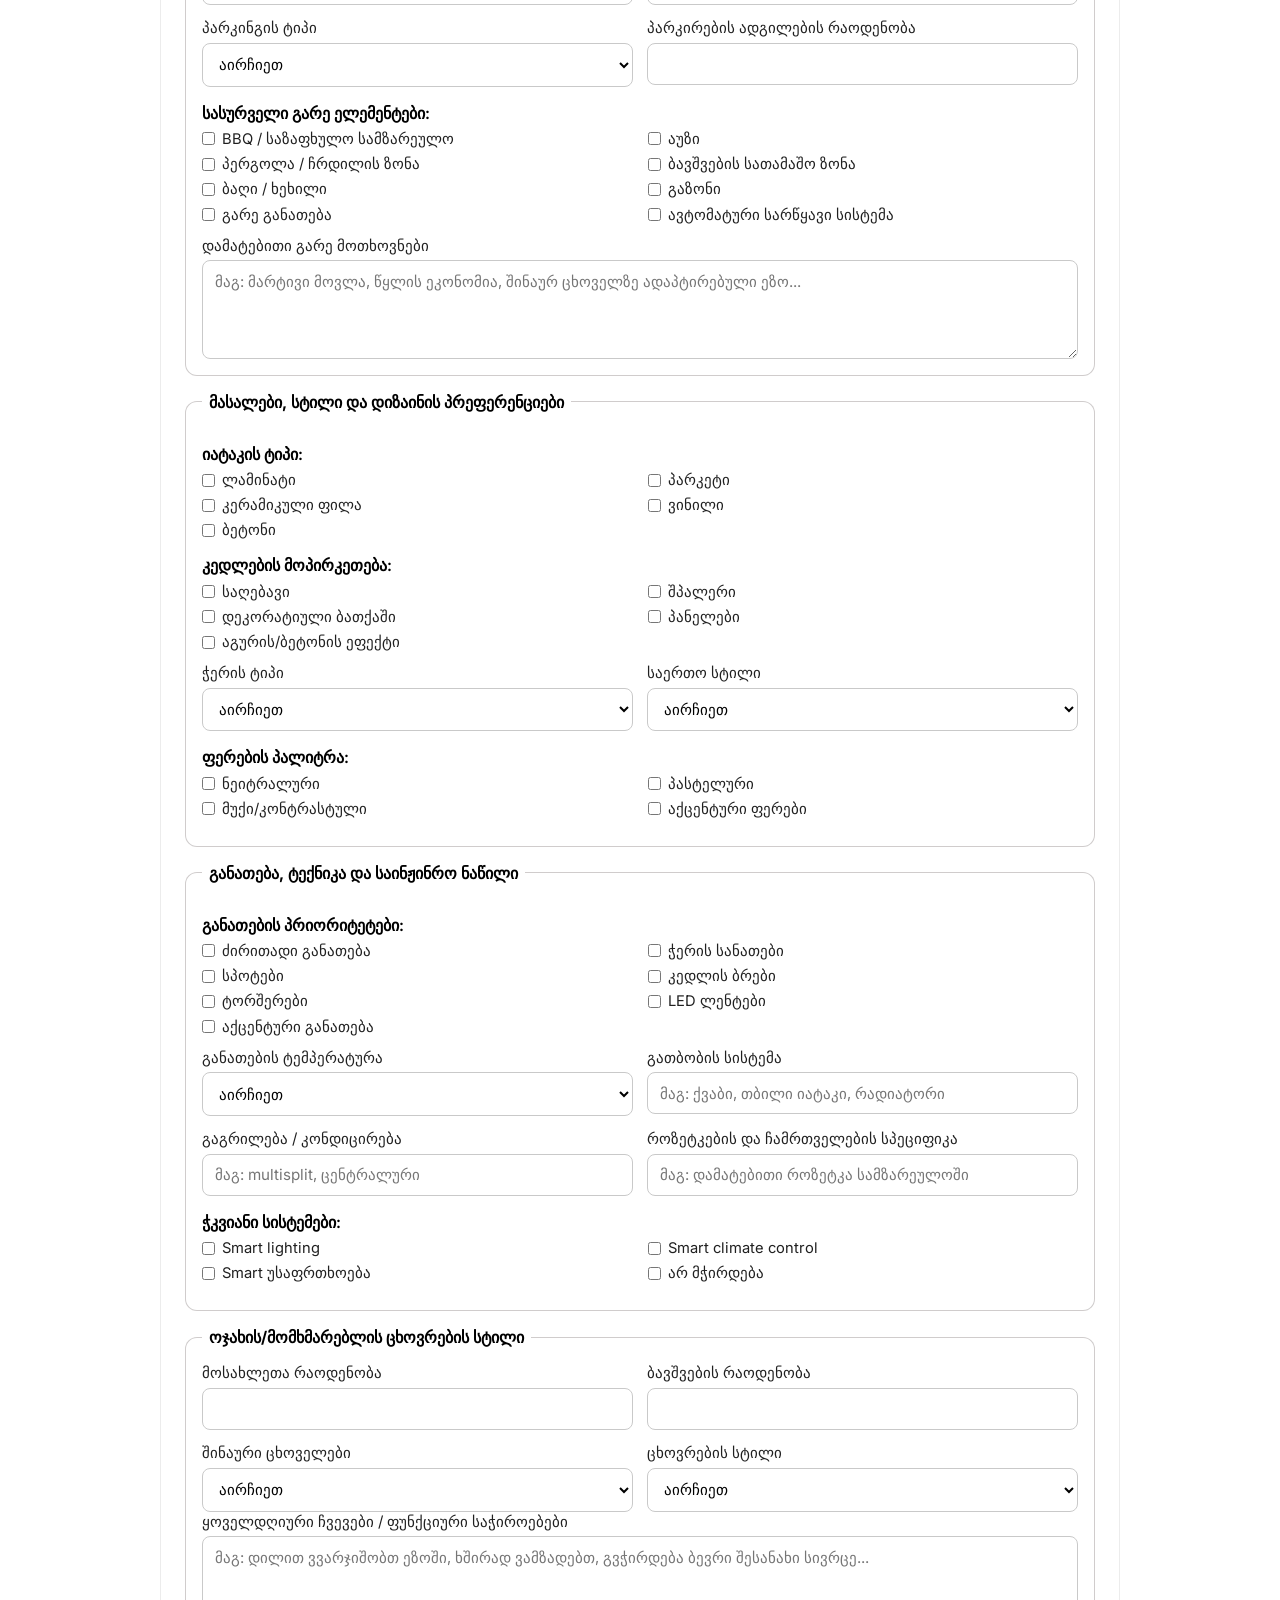
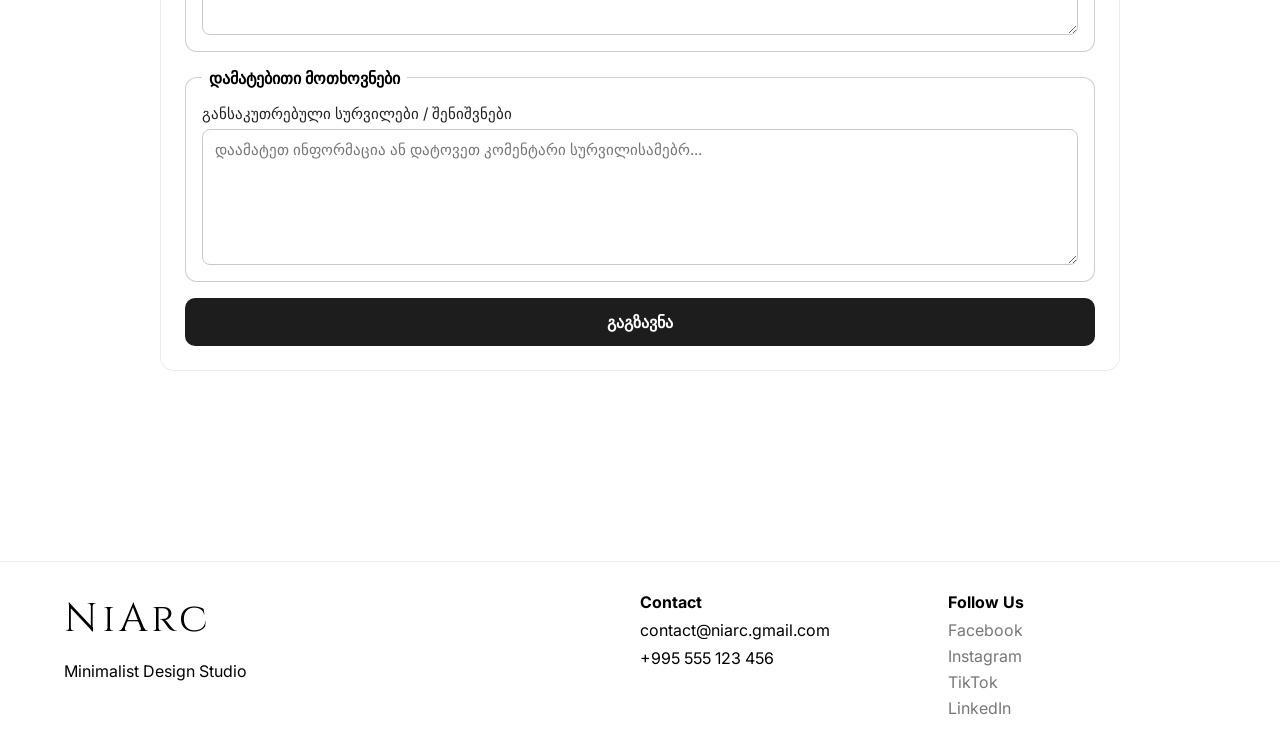
==== commit 13a8b3a3: "update" ====
--- a/form.html
+++ b/form.html
@@ -13,41 +13,9 @@
 <body>
 
 
-    <aside class="side-menu" id="sideMenu">
-        <nav aria-label="Side navigation">
-            <ul class="menu-links">
-                <li><a href="#">Support</a></li>
-                <li><a href="#contact">Contact</a></li>
-                <li><a href="./index.html#about-us">About Us</a></li>
-                <li><a href="#" class="logout-text">Log out</a></li>
-                <li class="menu-theme-toggle">
-                    <span>Dark Theme</span>
-                    <label class="theme-switch" for="checkbox">
-                        <input type="checkbox" id="checkbox" />
-                        <div class="slider round"></div>
-                    </label>
-                </li>
-            </ul>
-        </nav>
-    </aside>
-
-    <header>
-
-        <div id="burgerMenu" class="burger-menu">
-            <span></span>
-            <span></span>
-            <span></span>
-        </div>
-
-        <a href="./form.html" class="logo">NiArc</a>
-
-        <nav class="sign" aria-label="Account">
-            <a href="#">Sign in</a>
-            <span>/</span>
-            <a href="#">Sign up</a>
-        </nav>
-
-    </header>
+    <aside class="side-menu" id="sideMenu"></aside>
+
+    <header id="siteHeader"></header>
 
     <main>
 
--- a/layout.css
+++ b/layout.css
@@ -46,6 +46,7 @@
     display: flex;
     flex-direction: column;
     justify-content: space-between;
+    justify-self: start;
 }
 
 .burger-menu span {
@@ -72,8 +73,7 @@
     position: fixed;
     top: 0;
     left: -100%;
-    width: 350px;
-    max-width: 100%;
+    width: min(60vw, 300px);
     height: 100vh;
     background: var(--bg-main);
     border-right: 1px solid var(--border-color);
@@ -193,20 +193,24 @@
     z-index: 9999;
     background-color: transparent;
     backdrop-filter: blur(2px);
-    display: flex;
-    justify-content: space-between;
+    display: grid;
+    grid-template-columns: 1fr auto 1fr;
     align-items: center;
+    gap: 0.5rem;
     padding: 1rem 5%;
 }
 
 .logo {
-    font-size: 2rem;
-    letter-spacing: 2px;
+    position: relative;
+    justify-self: center;
+    grid-column: 2;
+    font-size: clamp(1.1rem, 4vw, 2rem);
+    letter-spacing: clamp(1px, 0.4vw, 2px);
     font-weight: 500;
     font-family: var(--cinzel);
-    position: relative;
     cursor: pointer;
     color: var(--text-main);
+    white-space: nowrap;
 }
 
 .logo::after {
@@ -226,10 +230,13 @@
 }
 
 .sign {
+    justify-self: end;
+    grid-column: 3;
     cursor: default;
-    font-size: 1rem;
+    font-size: clamp(0.7rem, 2.5vw, 1rem);
     font-weight: 500;
     color: var(--text-main);
+    white-space: nowrap;
 }
 
 .sign a {
@@ -237,7 +244,7 @@
 }
 
 .sign span {
-    margin: 0 6px;
+    margin: 0 clamp(2px, 1vw, 6px);
 }
 
 .sign a:hover {
@@ -313,6 +320,13 @@
 
 /* responsive design */
 
+@media (max-width: 480px) {
+    header {
+        padding: 0.75rem 3%;
+        gap: 0.35rem;
+    }
+}
+
 @media (max-width: 1024px) {
 
     .footer-grid {
--- a/form.css
+++ b/form.css
@@ -128,4 +128,4 @@
     .checks {
         grid-template-columns: 1fr;
     }
-}
+}
